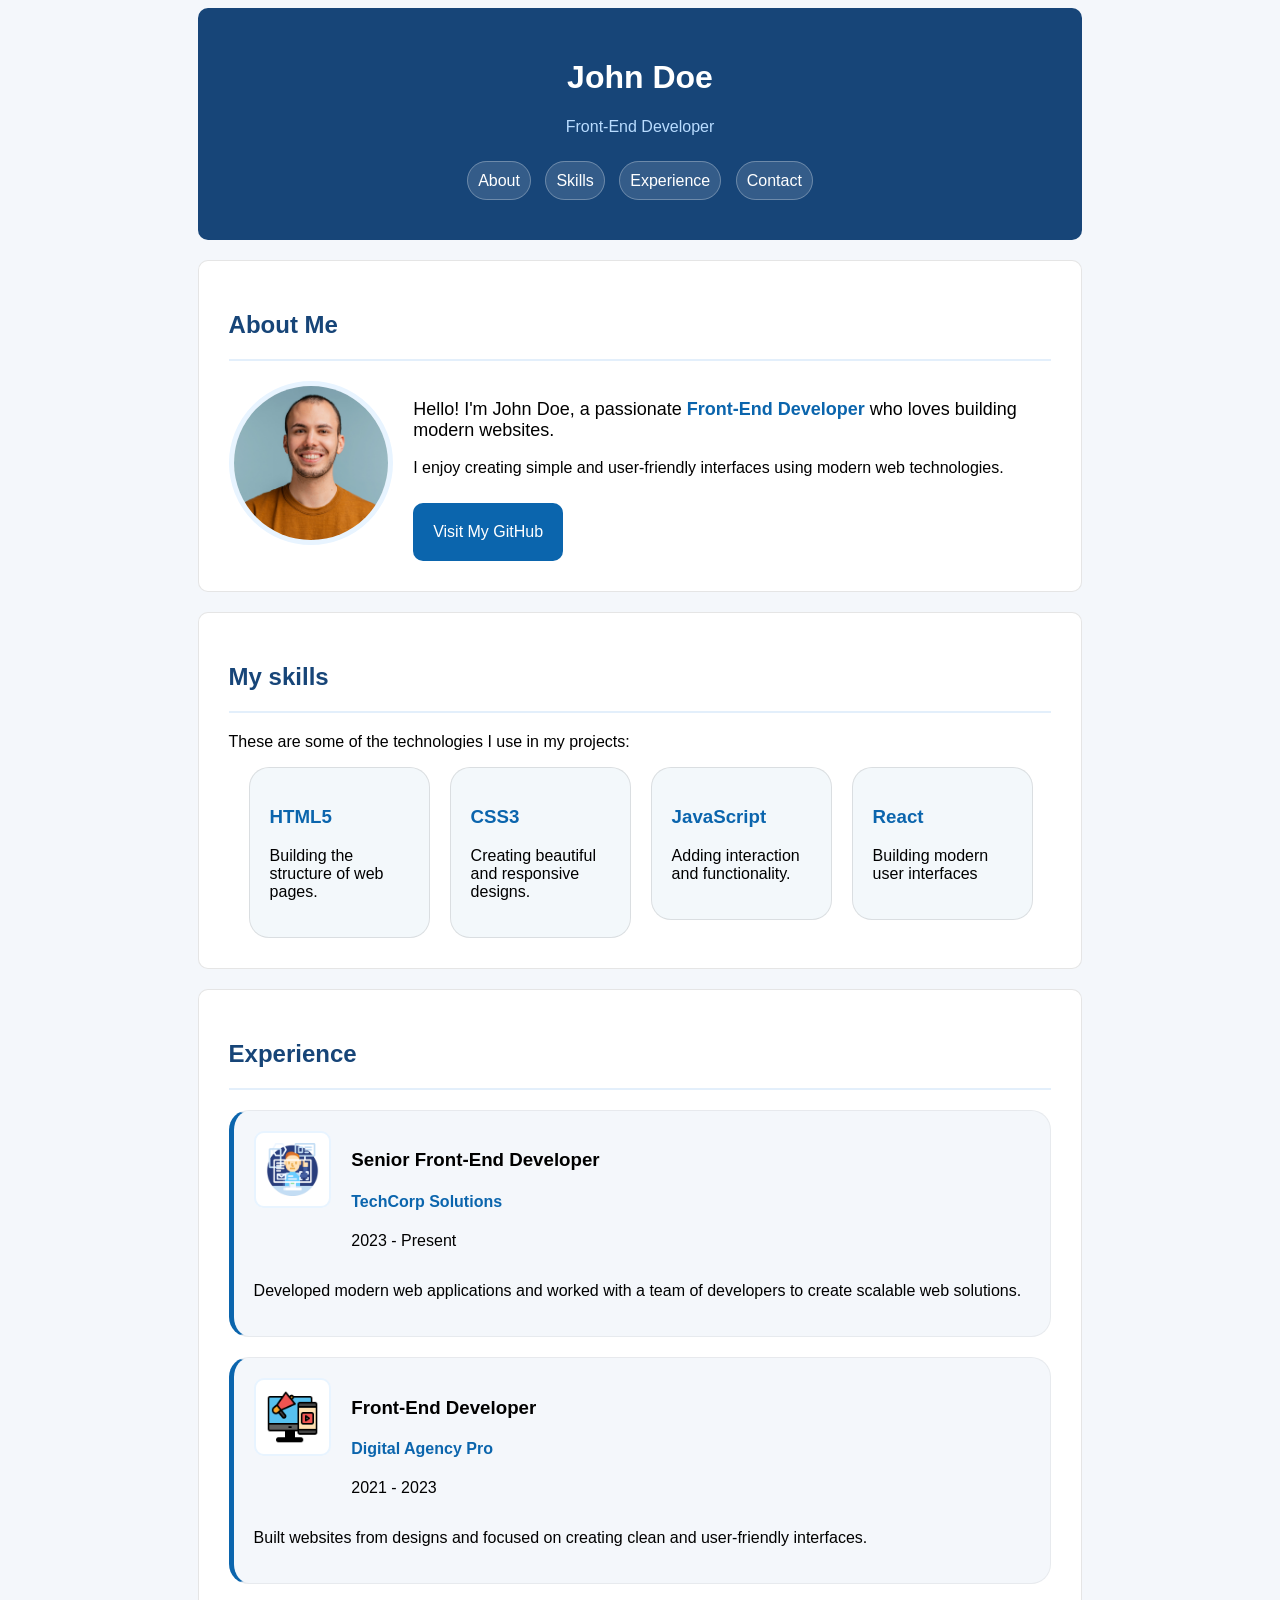
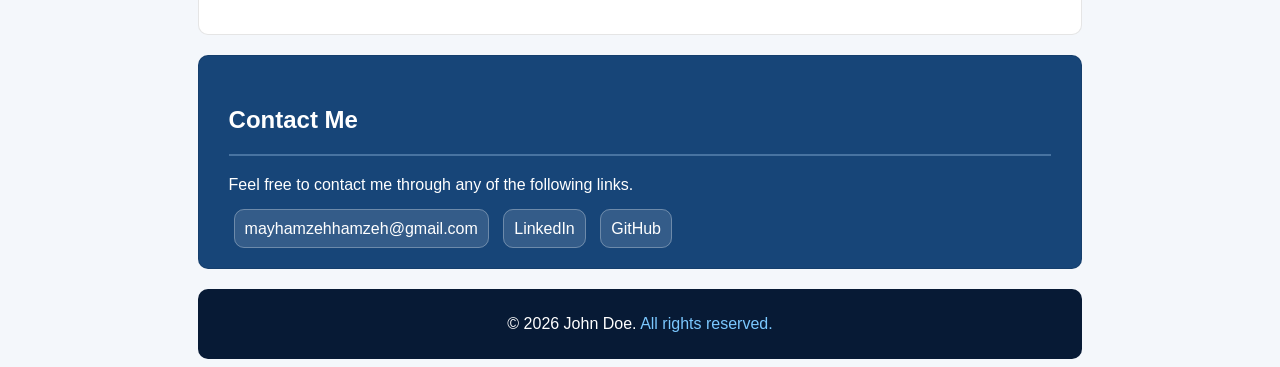
==== index.html @ 6dd5f4c2 "first commit" ====
<!DOCTYPE html>
<html lang="en">

<head>
    <meta charset="UTF-8">
    <meta name="viewport" content="width=device-width, initial-scale=1.0">
    <title>Personal Portfolio</title>
    <link rel="stylesheet" href="./style.css" />
</head>

<body>
    <div class="container">

        <div class="header">
            <div class="heading">
                <h1>John Doe</h1>
                <p>Front-End Developer</p>
            </div>
            <div class="links">
                <a href="#about">About</a>
                <a href="#skills">Skills</a>
                <a href="#experience">Experience</a>
                <a href="#contact">Contact</a>
            </div>
        </div>
        

        <div class="about-me" id="about">
            <h2>About Me</h2>
            <hr>
            <img src="./images/John.jpg" alt="John Profile" class="float">
            <div class="float desc">
                <p class="medium">Hello! I'm John Doe, a passionate<strong> Front-End Developer </strong>who loves
                    building modern websites. </p>
                <p class="small"> I enjoy creating simple and user-friendly interfaces using modern web technologies.
                </p>
                <a href="https://github.com/mayhamzeh" target="_blank">Visit My GitHub</a>
            </div>
            <div class="clear"></div>
        </div>

        <div class="my-skilss" id="skills">
            <h2>My skills</h2>
            <hr>
            <p class="small"> These are some of the technologies I use in my projects:</p>
            <div class="carts">
                <div class="cart float">
                    <h3>HTML5</h3>
                    <p>Building the structure of web pages.</p>
                </div>
                <div class="cart float">
                    <h3>CSS3</h3>
                    <p>Creating beautiful and responsive designs.</p>
                </div>
                <div class="cart float">
                    <h3>JavaScript</h3>
                    <p>Adding interaction and functionality.</p>
                </div>
                <div class="cart float">
                    <h3>React</h3>
                    <p>Building modern user interfaces</p>
                </div>
                <div class="clear"></div>

            </div>
        </div>



        <div class="exper" id="experience">
            <h2>Experience</h2>
            <hr>
            <div class="senior">
                <img src="./images/Senior-Frontend.png" alt="Senior Front-End" class="float">
                <div class="float body-desc">
                    <h3>Senior Front-End Developer</h3>
                    <h4>TechCorp Solutions</h4>
                    <p>2023 - Present</p>
                </div>
                <div class="clear"></div>
                <p>Developed modern web applications and worked with a team of developers to create scalable web
                    solutions.</p>
            </div>
            <div class="senior">
                <img src="./images/Frontend.png" alt="Front-End" class="float">
                <div class="float body-desc">
                    <h3>Front-End Developer</h3>
                    <h4>Digital Agency Pro</h4>
                    <p>2021 - 2023</p>
                </div>
                <div class="clear"></div>
                <p>Built websites from designs and focused on creating clean and user-friendly interfaces.</p>
            </div>


        </div>


        <div class="contact" id="con">
            <h2>Contact Me</h2>
            <hr>
            <p>Feel free to contact me through any of the following links.</p>
            <div class="links2">
                <a href="https://mail.google.com/mail/u/0/#inbox" target="_blank">mayhamzehhamzeh@gmail.com</a>
                <a href="https://www.linkedin.com/in/may-hamzeh-a8a87a248/?isSelfProfile=true"
                    target="_blank">LinkedIn</a>
                <a href="https://github.com/mayhamzeh" target="_blank">GitHub</a>


            </div>

        </div>

        <div class="footer">
            <p>© 2026 John Doe.<span> All rights reserved.</span></p>
        </div>

    </div>









</body>

</html>
---- style.css ----
* {
    box-sizing: border-box;
}

body {
    background-color: #F4F7FB;
    font-family: Arial, Helvetica, sans-serif;
    ;
}


.container {
    width: 70%;
    margin: auto;
    border-radius: 10px;
}

/* Header */

.header {
    background-color: #174578;
    border-radius: 10px;
    text-align: center;
    padding: 30px;
    margin-bottom: 20px;
}

.header .heading p {
    color: #B9DCFF;
}

.header .heading h1 {
    color: #ffffff;

}

.links a {
    color: white;
    border-radius: 30px;
    padding: 10px;
    margin: 5px;
    background-color: rgba(255, 255, 255, 0.126);
    border: 1px rgba(255, 255, 255, 0.284) solid;
    text-decoration: none;

}

.links {
    padding: 20px;
}


/* About Me */

.about-me img {
    width: 20%;
    border-radius: 50%;
    margin-right: 20px;
    border: solid 5px #E8F4FF;


}

hr {
    border: solid 0.2px #acd0f255;
    margin-bottom: 20px;
}

.about-me {
    background-color: white;
    border-radius: 10px;
    border: 0.5px solid rgba(0, 0, 0, 0.101);
    width: 100%;
    padding: 30px;
    margin-bottom: 20px;
}


.clear {
    clear: both;
}

.desc {
    width: 76%;
}

.float {
    float: left;

}


.about-me h2 {
    color: #174578
}

strong {
    color: #0B65AD;
}

.small {
    font-size: 16px;
}

.medium {
    font-size: 18px;

}

.desc a {
    margin-top: 10px;
    background-color: #0B65AD;
    color: white;
    border-radius: 10px;
    padding: 20px;
    text-decoration: none;
    float: left;
}




/* Skills */
.my-skilss h2 {
    color: #174578
}

.my-skilss {

    background-color: white;
    border-radius: 10px;
    border: 0.5px solid rgba(0, 0, 0, 0.101);
    width: 100%;
    padding: 30px;
    margin-bottom: 20px;

}




.carts .cart {
    background-color: #0b64ad0c;
    border-radius: 20px;
    border: 0.5px solid rgba(0, 0, 0, 0.101);
    width: 22%;
    padding: 20px;
    margin-left: 20px;
}

.carts .cart h3 {
    color: #0B65AD;

}



/* Experience */
.exper h2 {
    color: #174578
}



.exper {

    background-color: white;
    border-radius: 10px;
    border: 0.5px solid rgba(0, 0, 0, 0.101);
    width: 100%;
    padding: 30px;
    margin-bottom: 20px;

}

.senior img {
    width: 10%;
    border: solid 2.5px #E8F4FF;
    border-radius: 10px;
    padding: 10px;
    margin-right: 20px;
    background-color: white;

}

.senior {
    background-color: #F4F7FB;
    padding: 20px;
    border: 1px rgba(13, 0, 0, 0.050) solid;
    border-radius: 20px;
    border-left: #0B65AD 5px solid;
    margin-bottom: 20px;
}

.body-desc h4 {
    color: #0B65AD;
}


/* Contact Me */
.contact {


    background-color: #174578;
    border-radius: 10px;
    border: 0.5px solid rgba(0, 0, 0, 0.101);
    width: 100%;
    padding: 30px;
    margin-bottom: 20px;

}

.contact h2 {
    color: white;

}


.contact p {
    color: white;

}

.links2 {
    padding-top: 10px;
}

.links2 a {
    color: white;
    border-radius: 10px;
    padding: 10px;
    margin: 5px;
    background-color: rgba(255, 255, 255, 0.126);
    border: 1px rgba(255, 255, 255, 0.284) solid;
    text-decoration: none;

}


/* Footer */
.footer {
    background-color: #071A35;
    color: white;
    text-align: center;
    padding: 10px;
    border-radius: 10px;
}

.footer span {
    color: #7BC8FF;
}
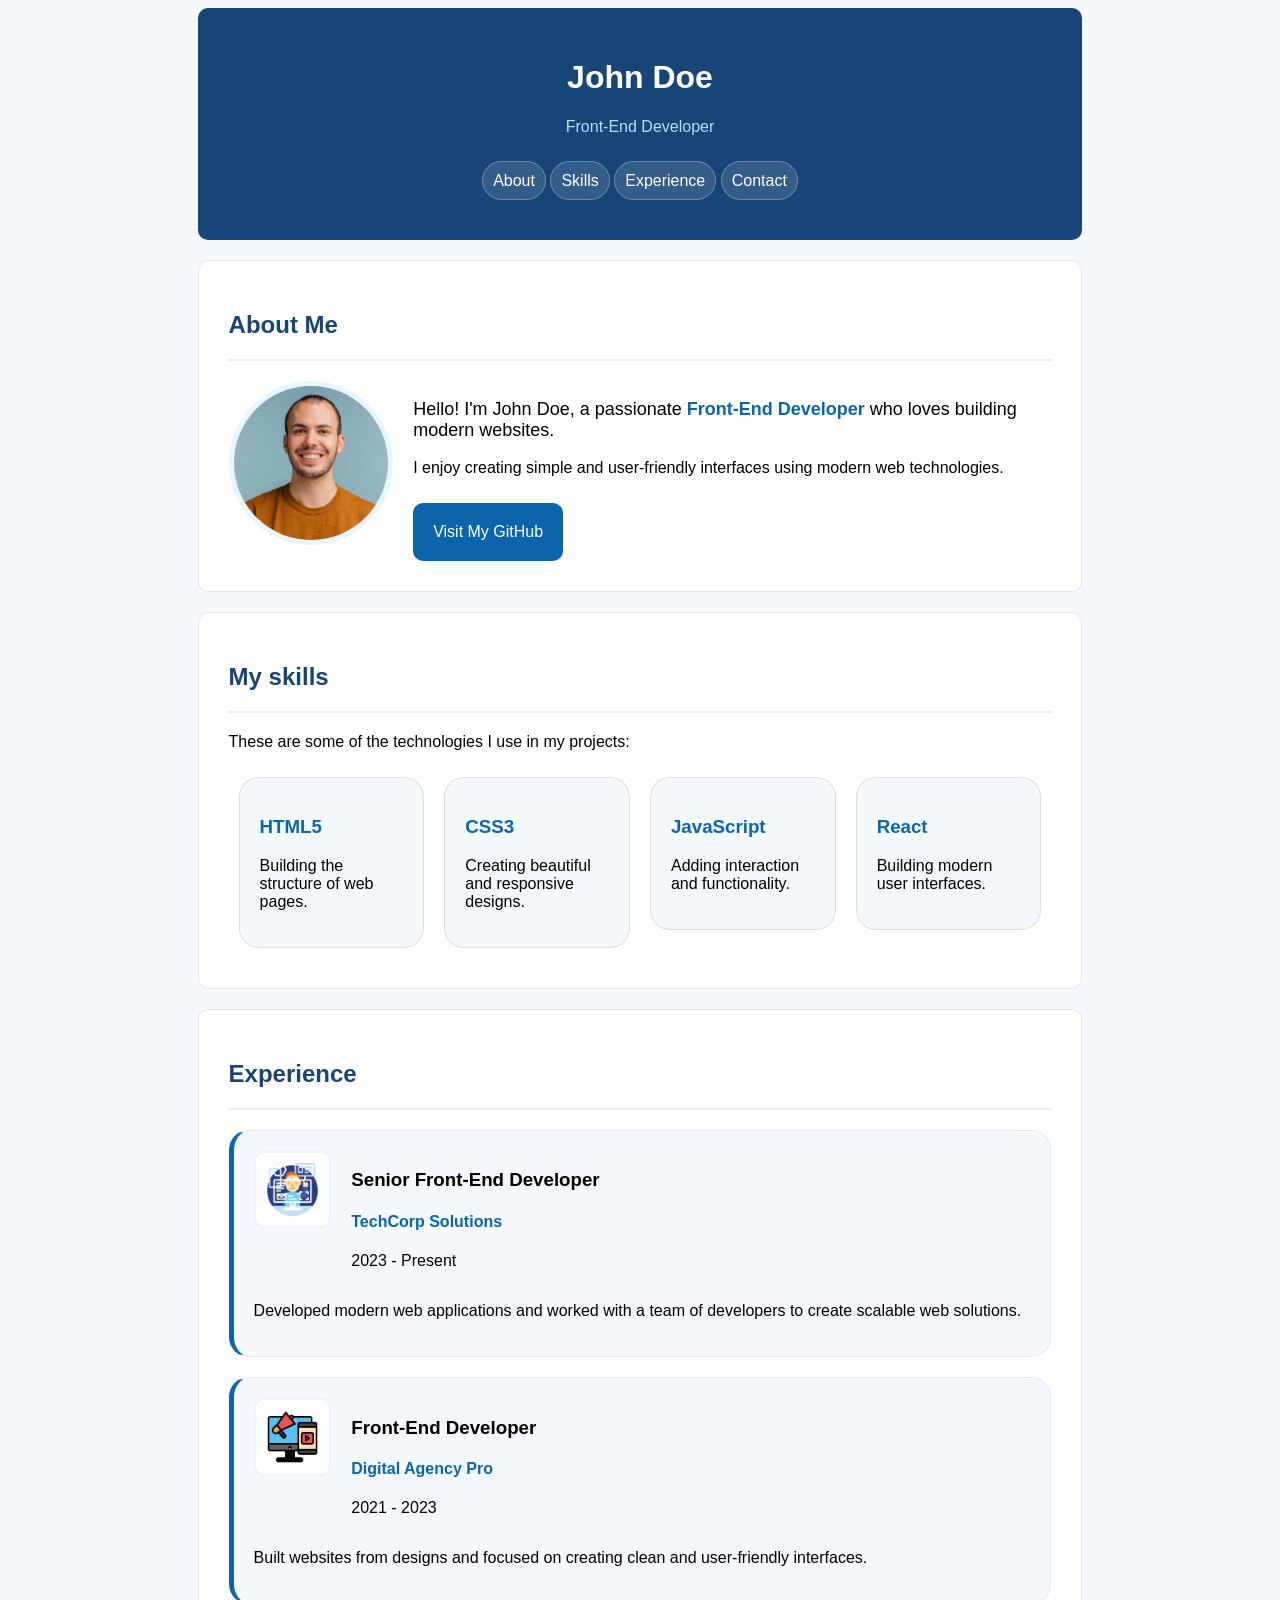
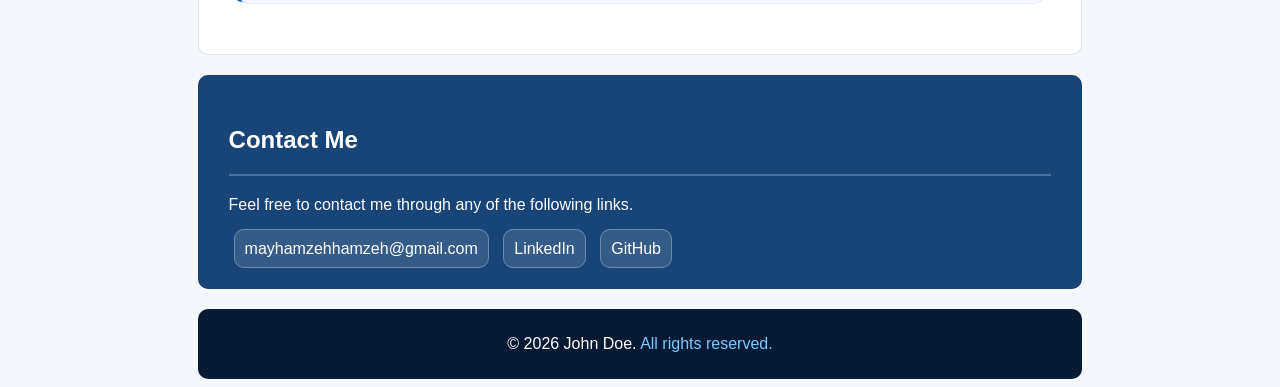
==== commit e960ad91: "switch margin to padding" ====
--- a/index.html
+++ b/index.html
@@ -23,7 +23,7 @@
                 <a href="#contact">Contact</a>
             </div>
         </div>
-        
+
 
         <div class="about-me" id="about">
             <h2>About Me</h2>
@@ -43,26 +43,33 @@
             <h2>My skills</h2>
             <hr>
             <p class="small"> These are some of the technologies I use in my projects:</p>
-            <div class="carts">
+            <div class="carts float">
                 <div class="cart float">
                     <h3>HTML5</h3>
                     <p>Building the structure of web pages.</p>
                 </div>
+            </div>
+            <div class="carts float">
                 <div class="cart float">
                     <h3>CSS3</h3>
                     <p>Creating beautiful and responsive designs.</p>
                 </div>
+            </div>
+            <div class="carts float">
                 <div class="cart float">
                     <h3>JavaScript</h3>
                     <p>Adding interaction and functionality.</p>
                 </div>
-                <div class="cart float">
+            </div>
+            <div class="carts float">
+                <div class="cart ">
                     <h3>React</h3>
-                    <p>Building modern user interfaces</p>
+                    <p>Building modern user interfaces.</p>
                 </div>
-                <div class="clear"></div>
+            </div>
+            <div class="clear"></div>
 
-            </div>
+
         </div>
 
 
@@ -117,14 +124,6 @@
 
     </div>
 
-
-
-
-
-
-
-
-
 </body>
 
 </html>
--- a/style.css
+++ b/style.css
@@ -34,11 +34,11 @@
 
 }
 
+
 .links a {
     color: white;
     border-radius: 30px;
     padding: 10px;
-    margin: 5px;
     background-color: rgba(255, 255, 255, 0.126);
     border: 1px rgba(255, 255, 255, 0.284) solid;
     text-decoration: none;
@@ -139,14 +139,20 @@
 
 
 
-.carts .cart {
+.cart {
     background-color: #0b64ad0c;
     border-radius: 20px;
     border: 0.5px solid rgba(0, 0, 0, 0.101);
-    width: 22%;
-    padding: 20px;
-    margin-left: 20px;
-}
+    padding: 20px;
+
+}
+
+.carts {
+    padding: 10px;
+    width: 25%;
+
+}
+
 
 .carts .cart h3 {
     color: #0B65AD;
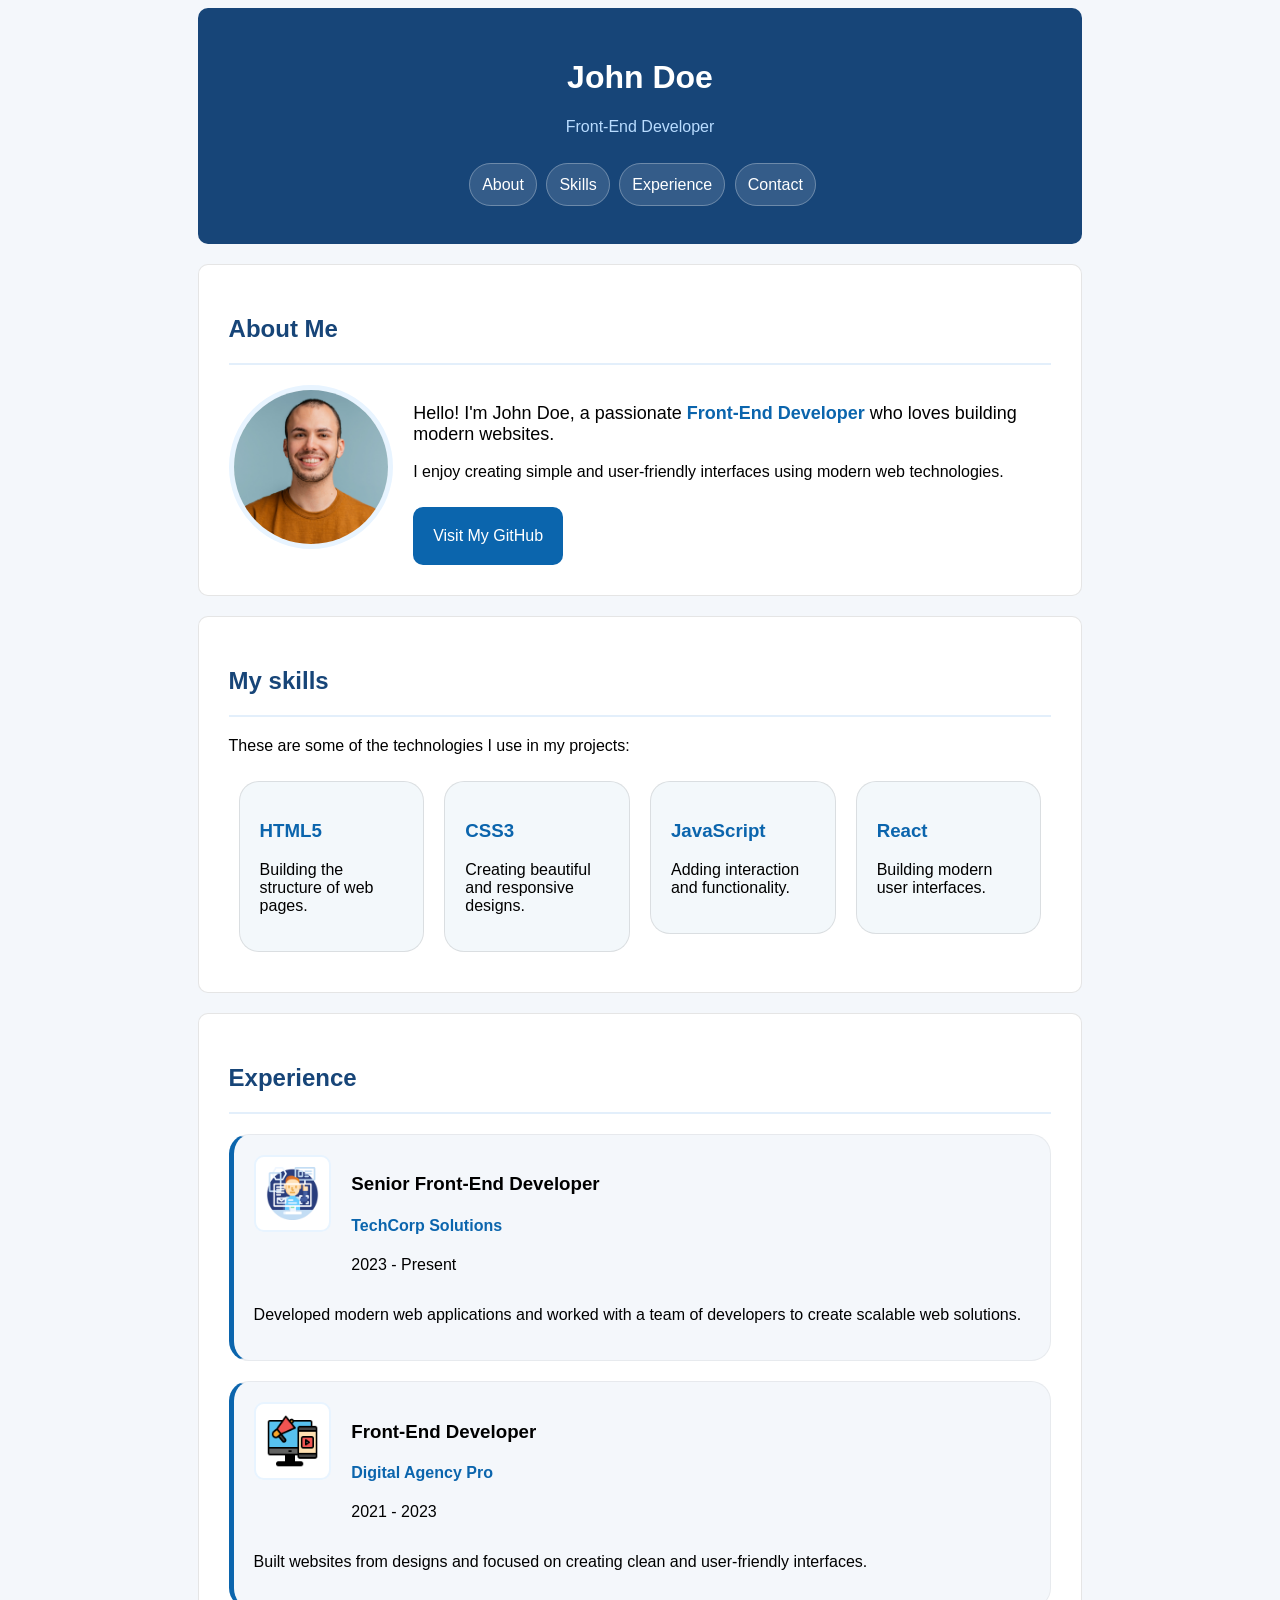
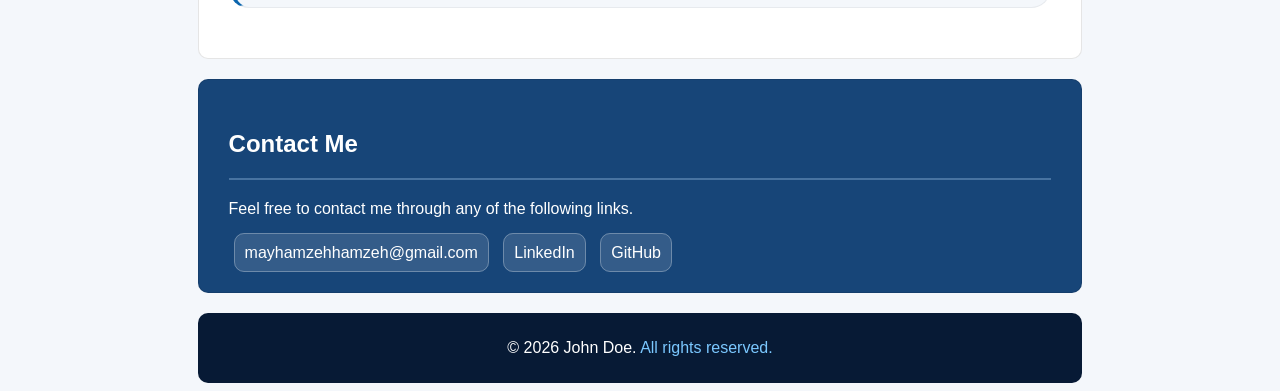
==== commit 7c0d37c3: "contact id" ====
--- a/index.html
+++ b/index.html
@@ -103,7 +103,7 @@
         </div>
 
 
-        <div class="contact" id="con">
+        <div class="contact" id="contact">
             <h2>Contact Me</h2>
             <hr>
             <p>Feel free to contact me through any of the following links.</p>
--- a/style.css
+++ b/style.css
@@ -38,7 +38,8 @@
 .links a {
     color: white;
     border-radius: 30px;
-    padding: 10px;
+    padding: 12px;
+        margin-left:5px;
     background-color: rgba(255, 255, 255, 0.126);
     border: 1px rgba(255, 255, 255, 0.284) solid;
     text-decoration: none;
@@ -46,6 +47,7 @@
 }
 
 .links {
+    margin-top: 20px;
     padding: 20px;
 }
 
